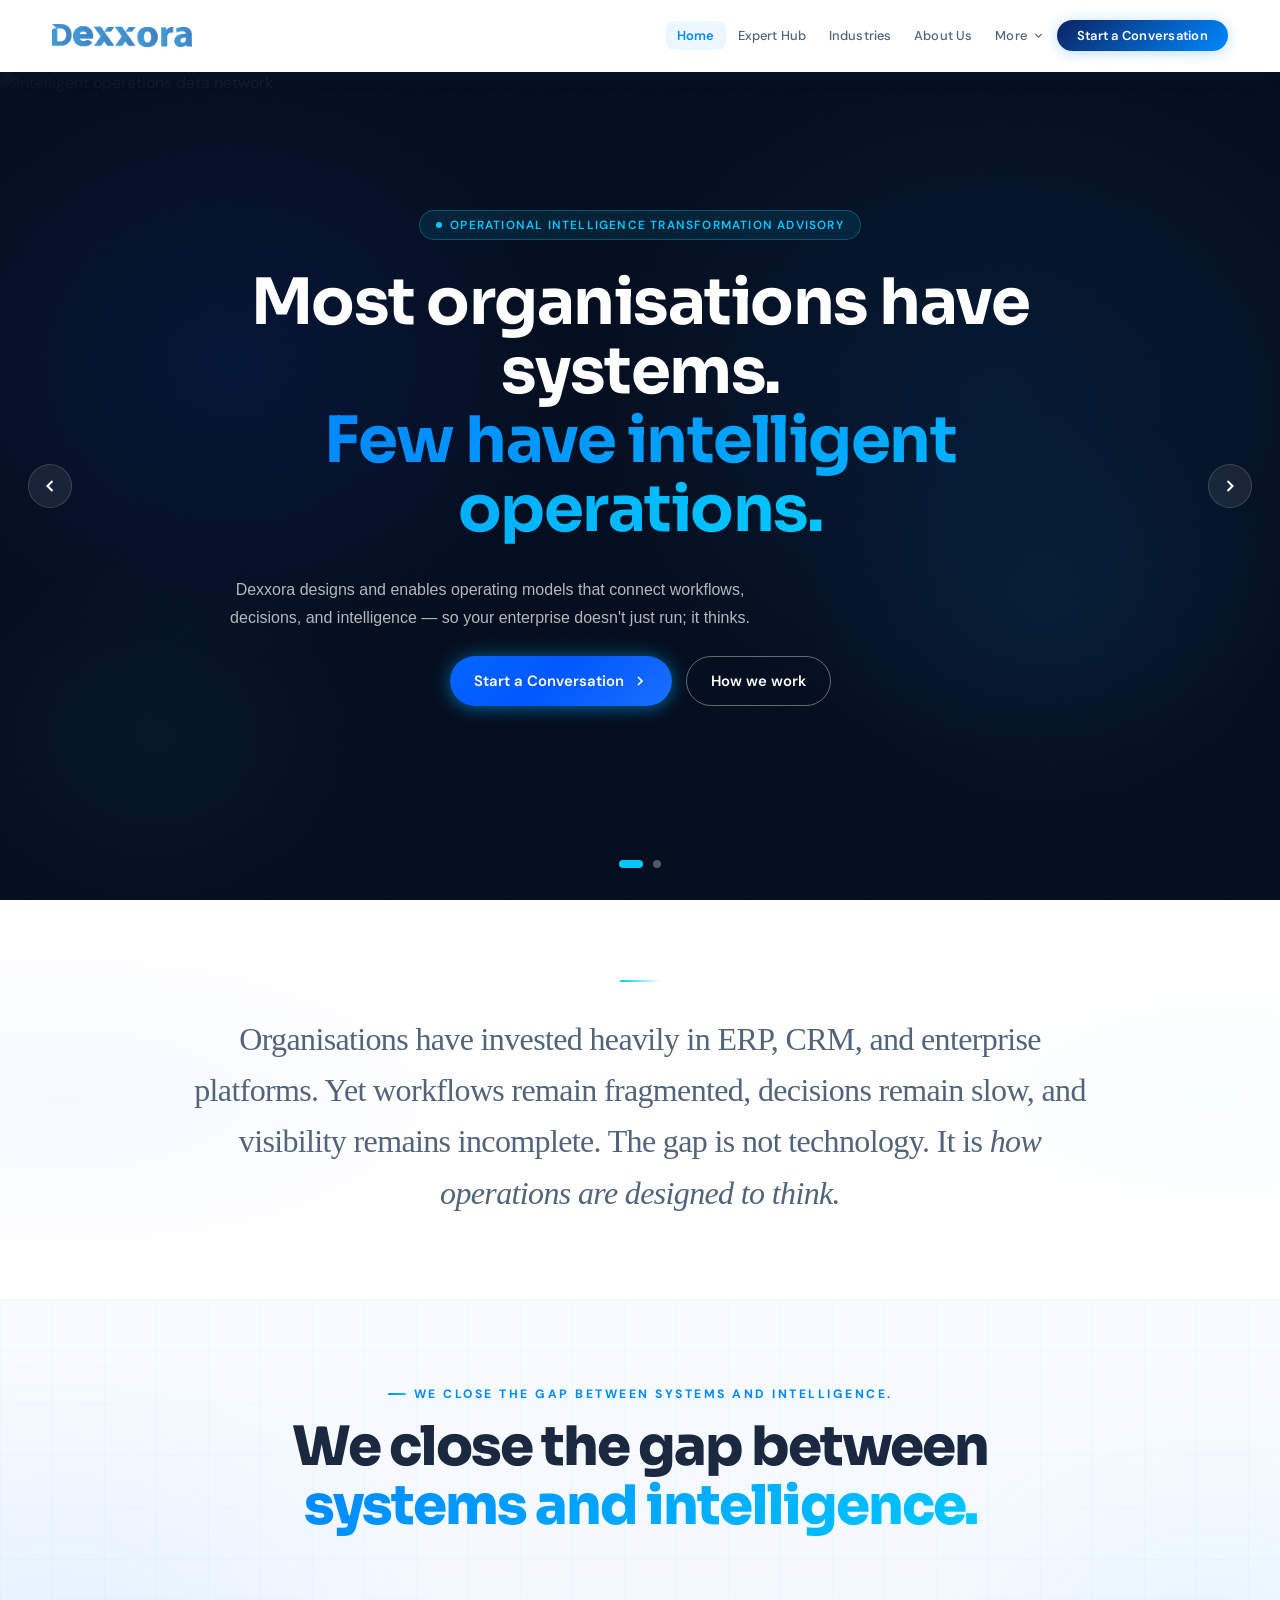
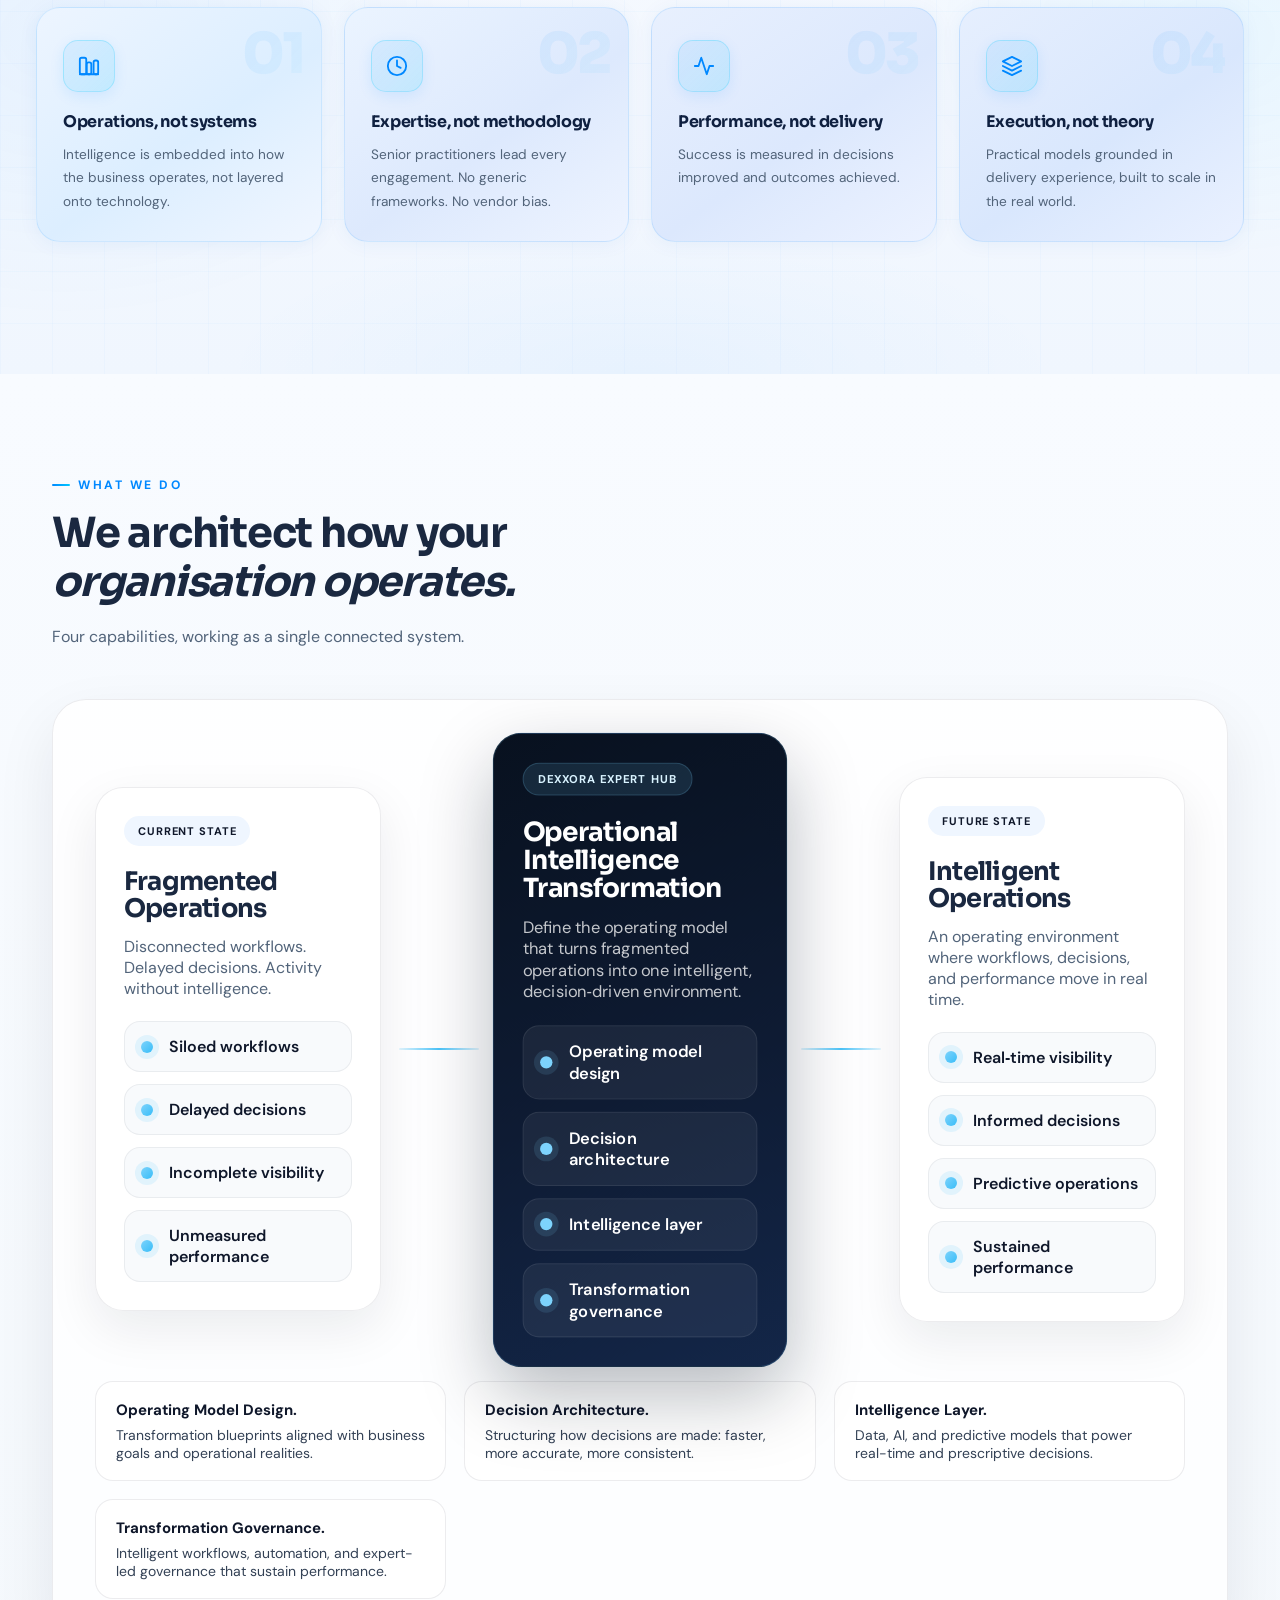
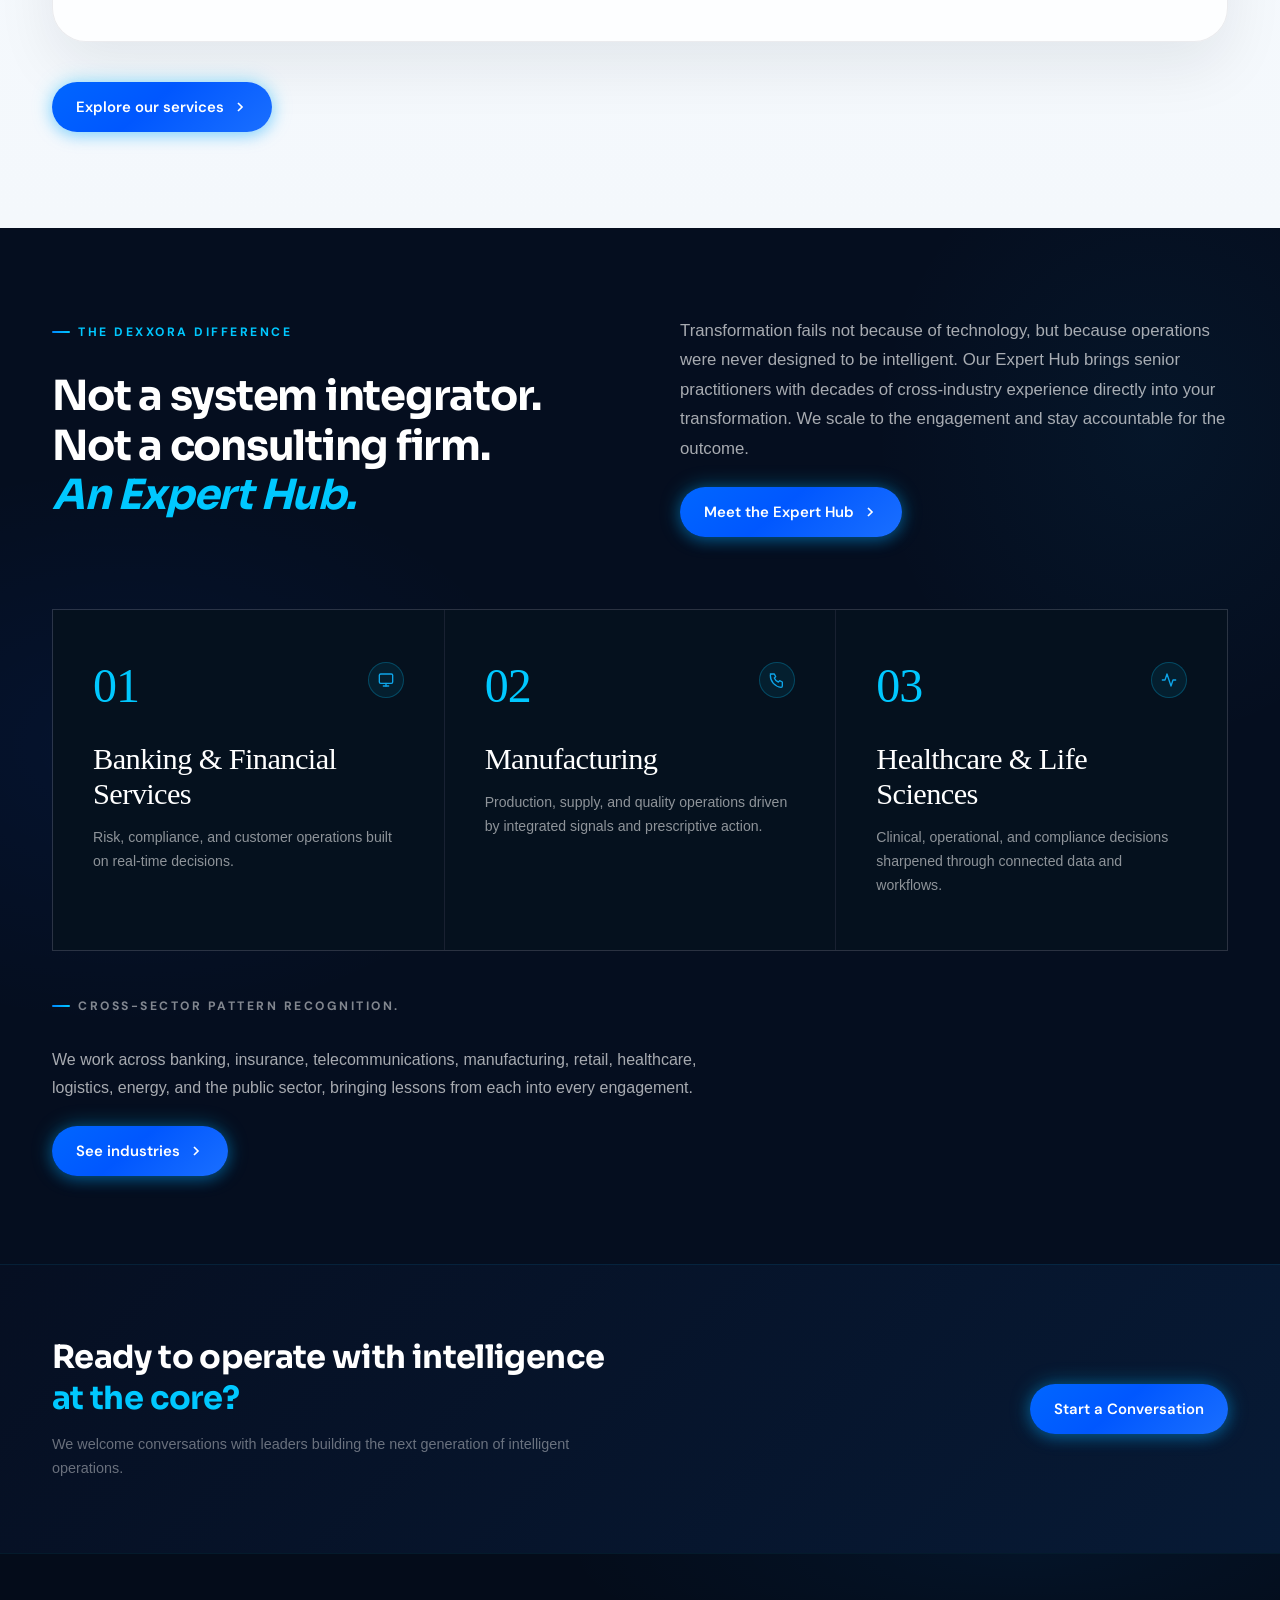
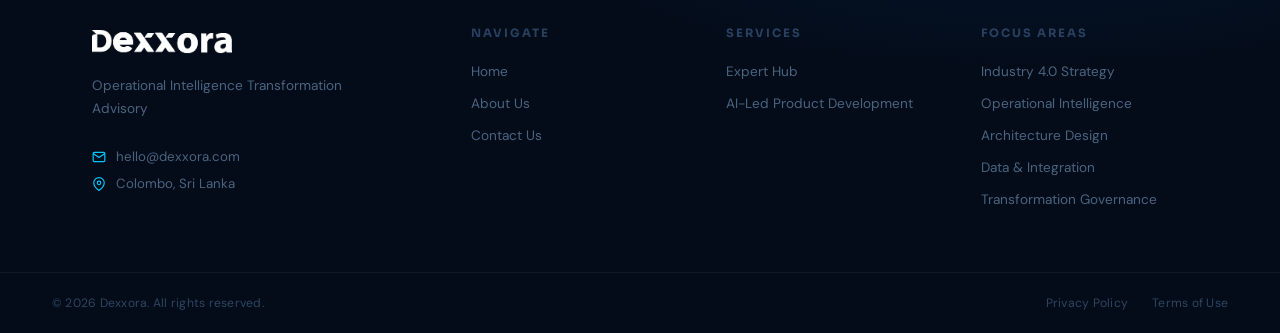
==== index.html @ ae8f48ac "V1" ====
<!DOCTYPE html>
<html lang="en">
<head>
  <meta charset="UTF-8" />
  <meta http-equiv="refresh" content="0; url=home.html" />
  <title>Dexxora</title>
  <script>window.location.replace('home.html');</script>
</head>
<body></body>
</html>
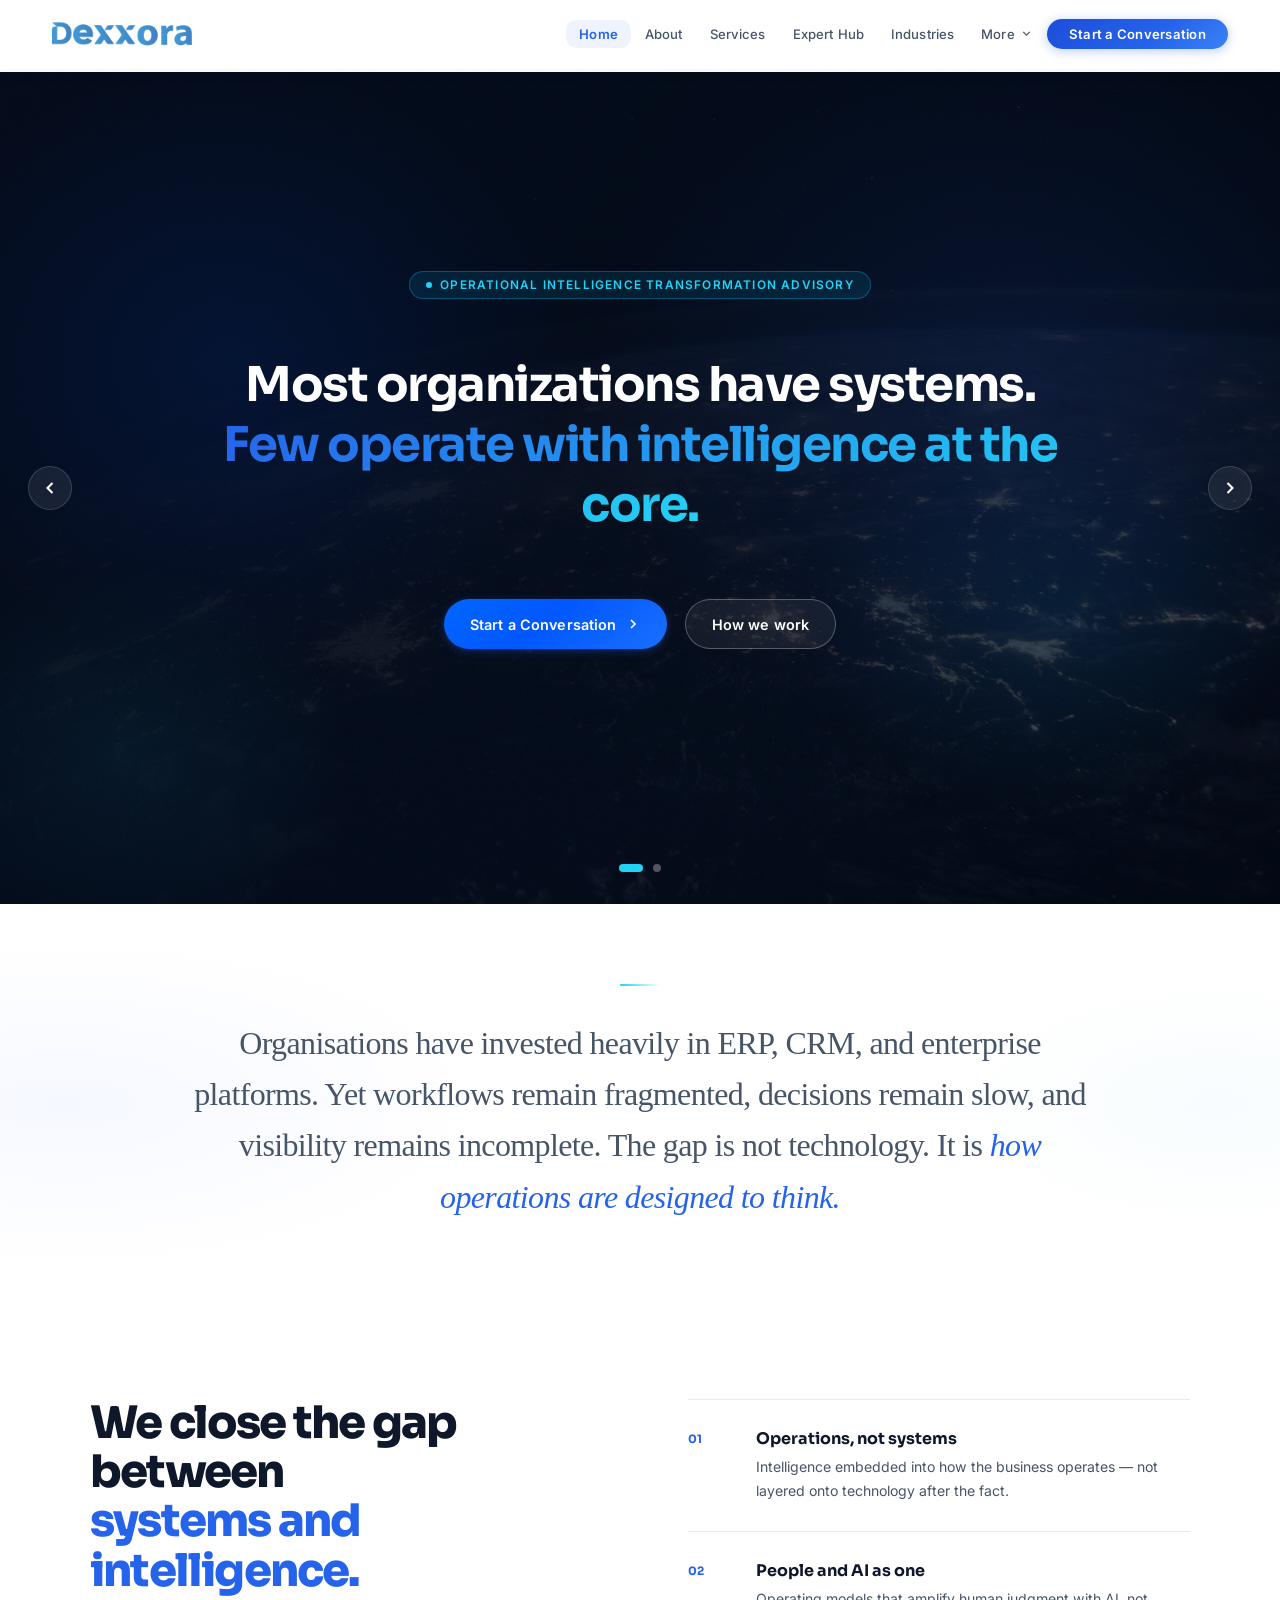
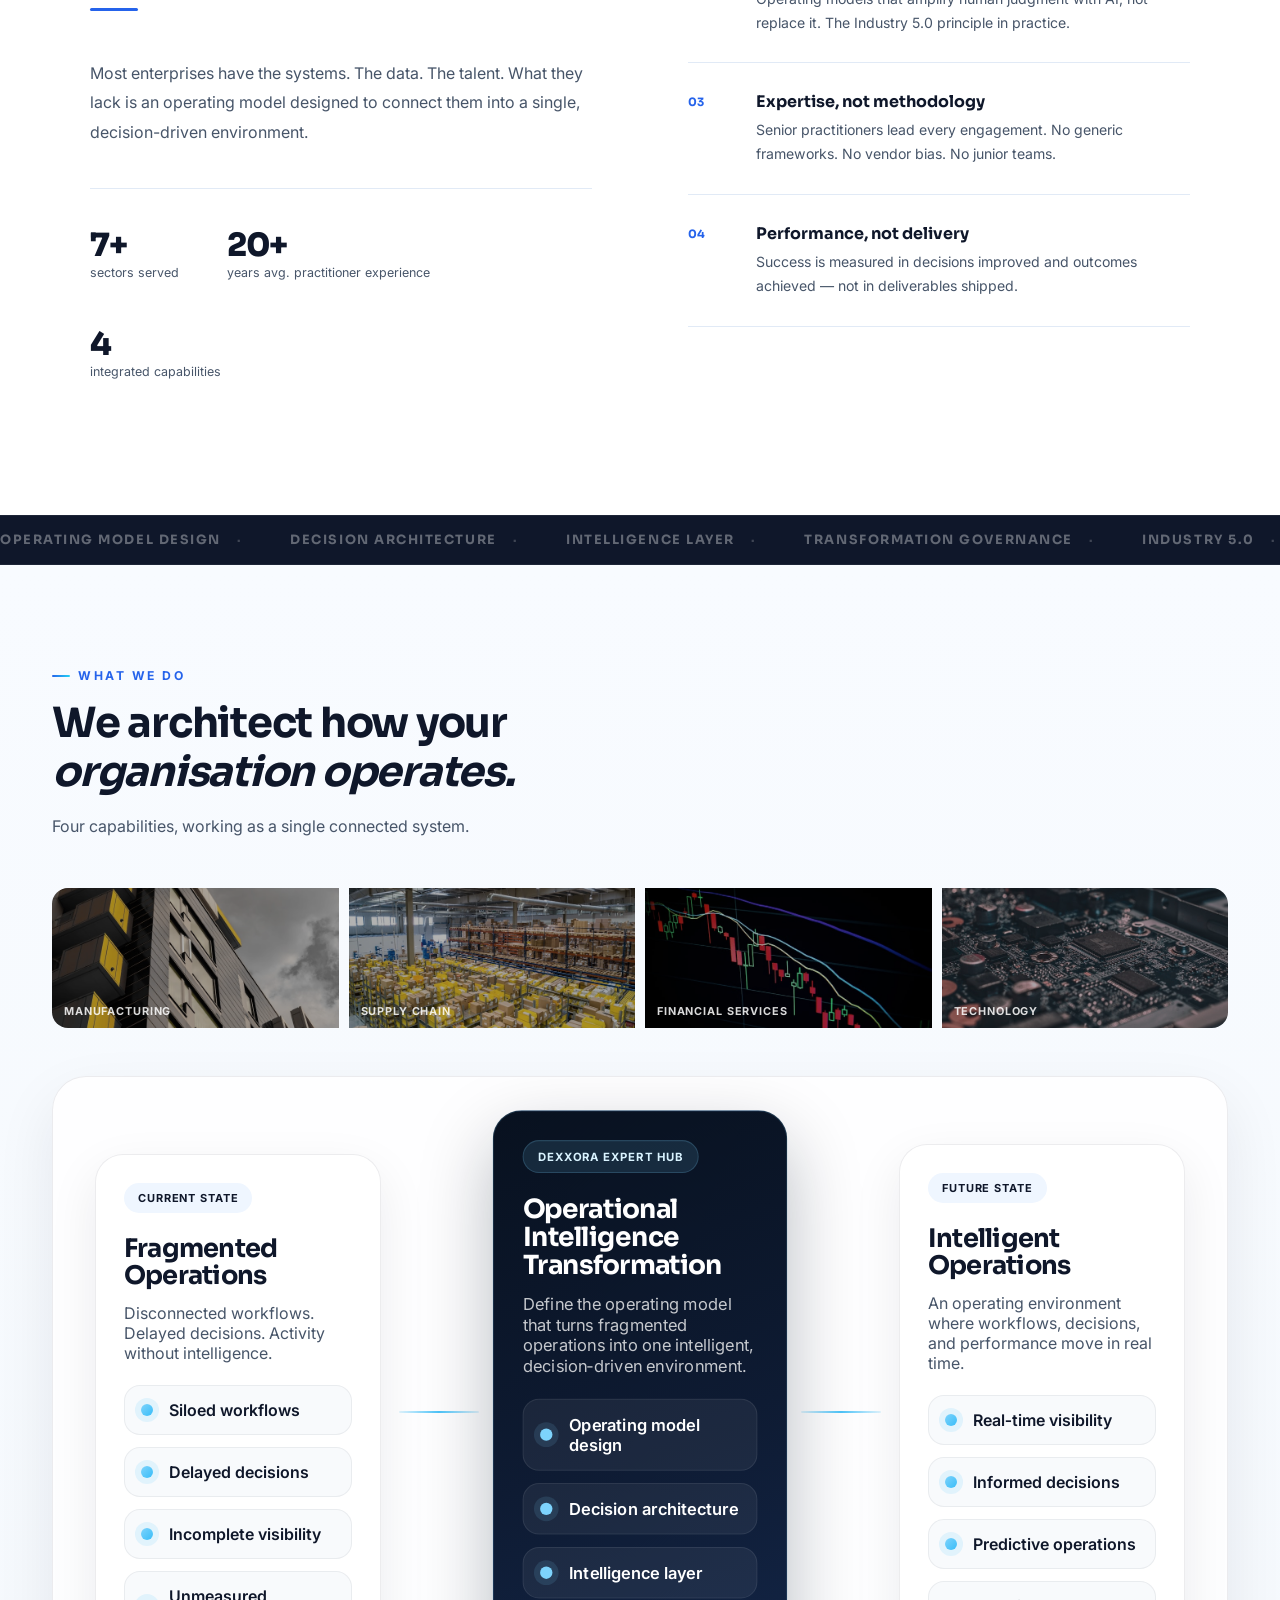
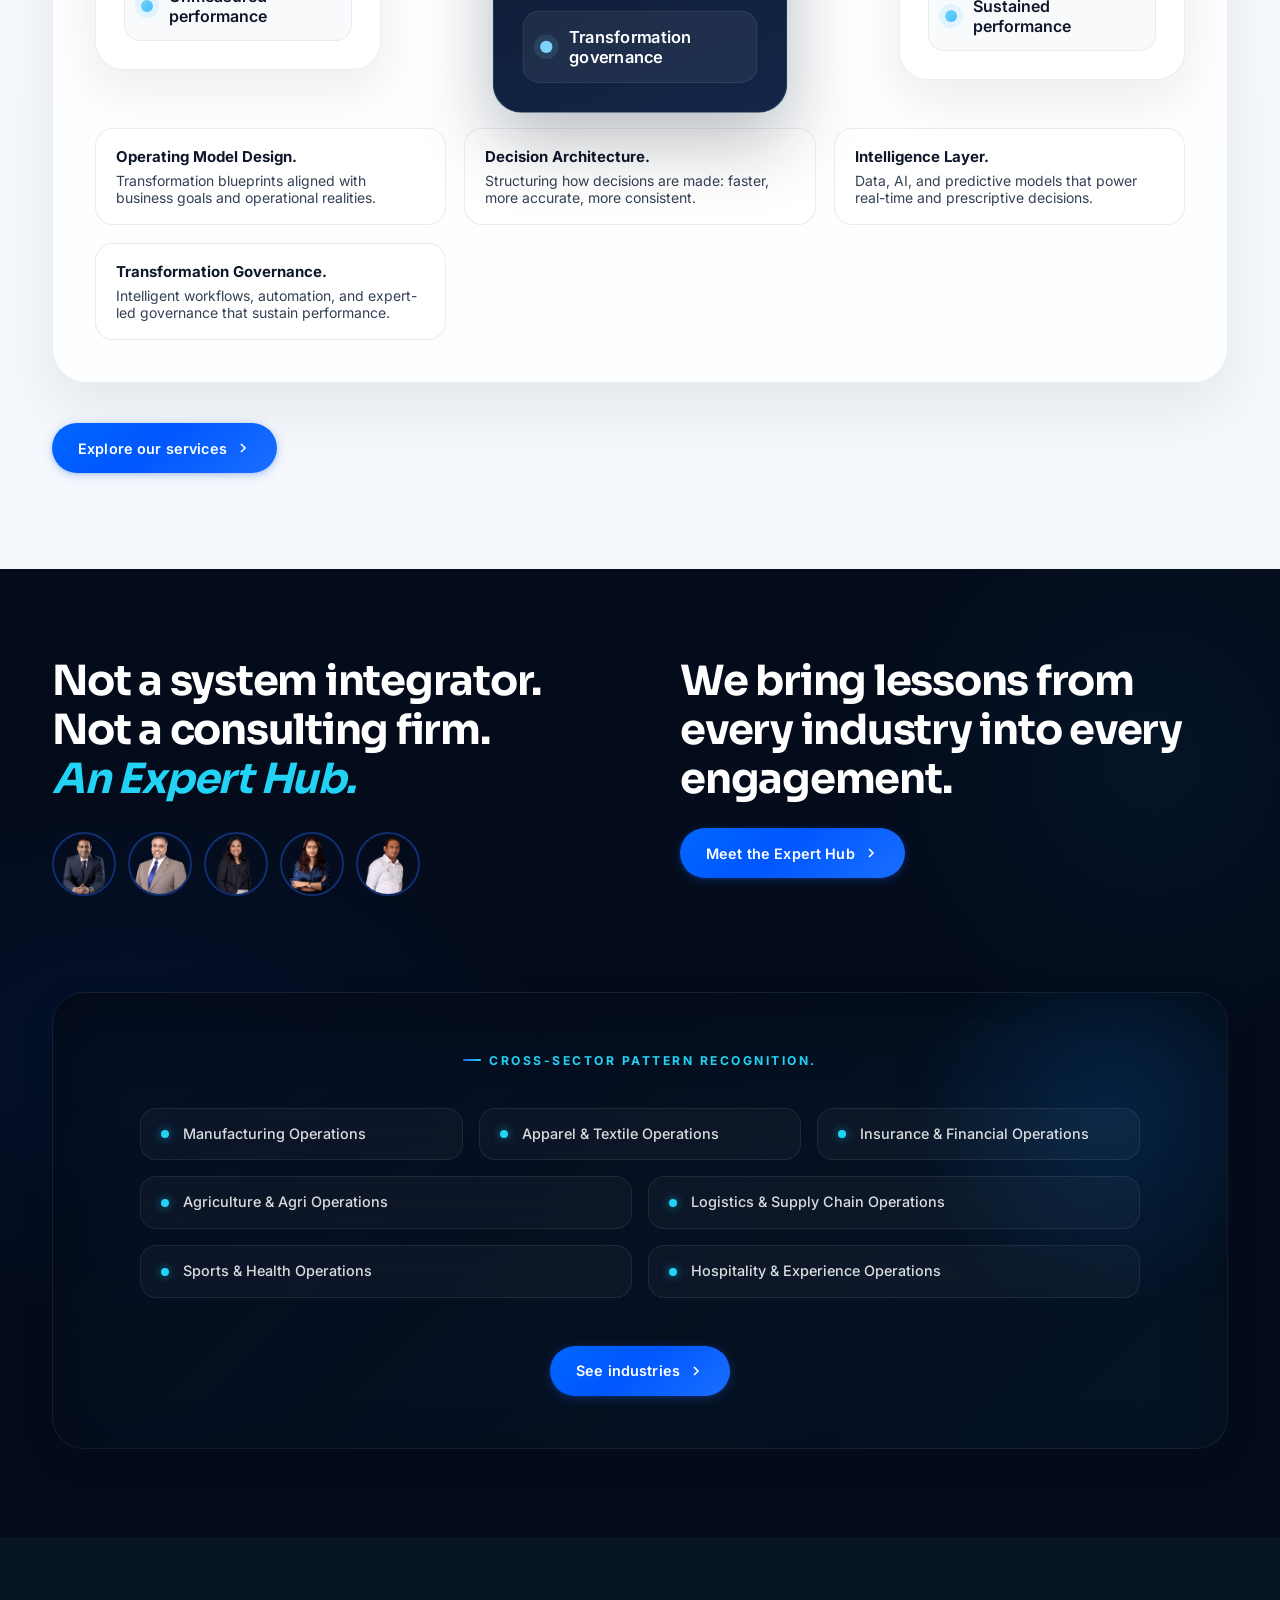
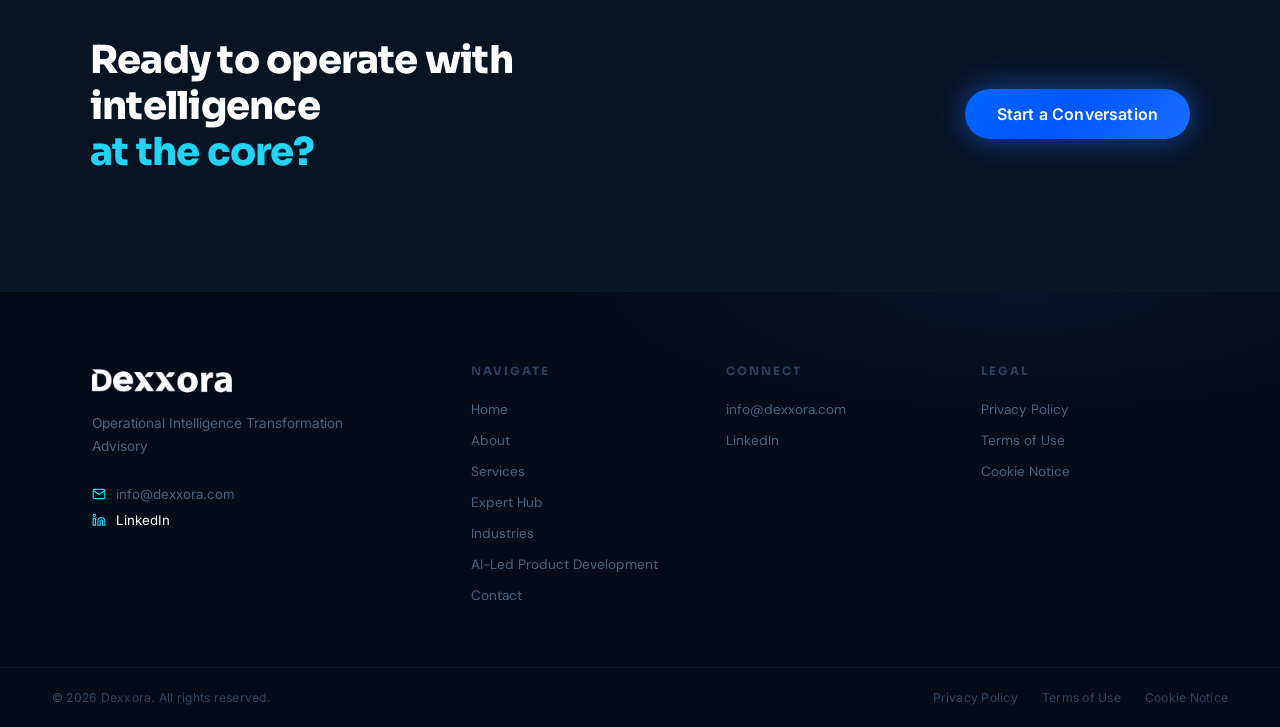
==== commit 536ee5d4: "Add files via upload" ====
--- a/index.html
+++ b/index.html
@@ -1,10 +1,11 @@
-<!DOCTYPE html>
-<html lang="en">
-<head>
-  <meta charset="UTF-8" />
-  <meta http-equiv="refresh" content="0; url=home.html" />
-  <title>Dexxora</title>
-  <script>window.location.replace('home.html');</script>
-</head>
-<body></body>
-</html>
+<!DOCTYPE html>
+<html lang="en">
+<head>
+  <meta charset="UTF-8" />
+  <meta http-equiv="refresh" content="0; url=home.html" />
+  <title>Dexxora</title>
+  <link rel="icon" type="image/x-icon" href="favicon.ico">
+  <script>window.location.replace('home.html');</script>
+</head>
+<body></body>
+</html>
